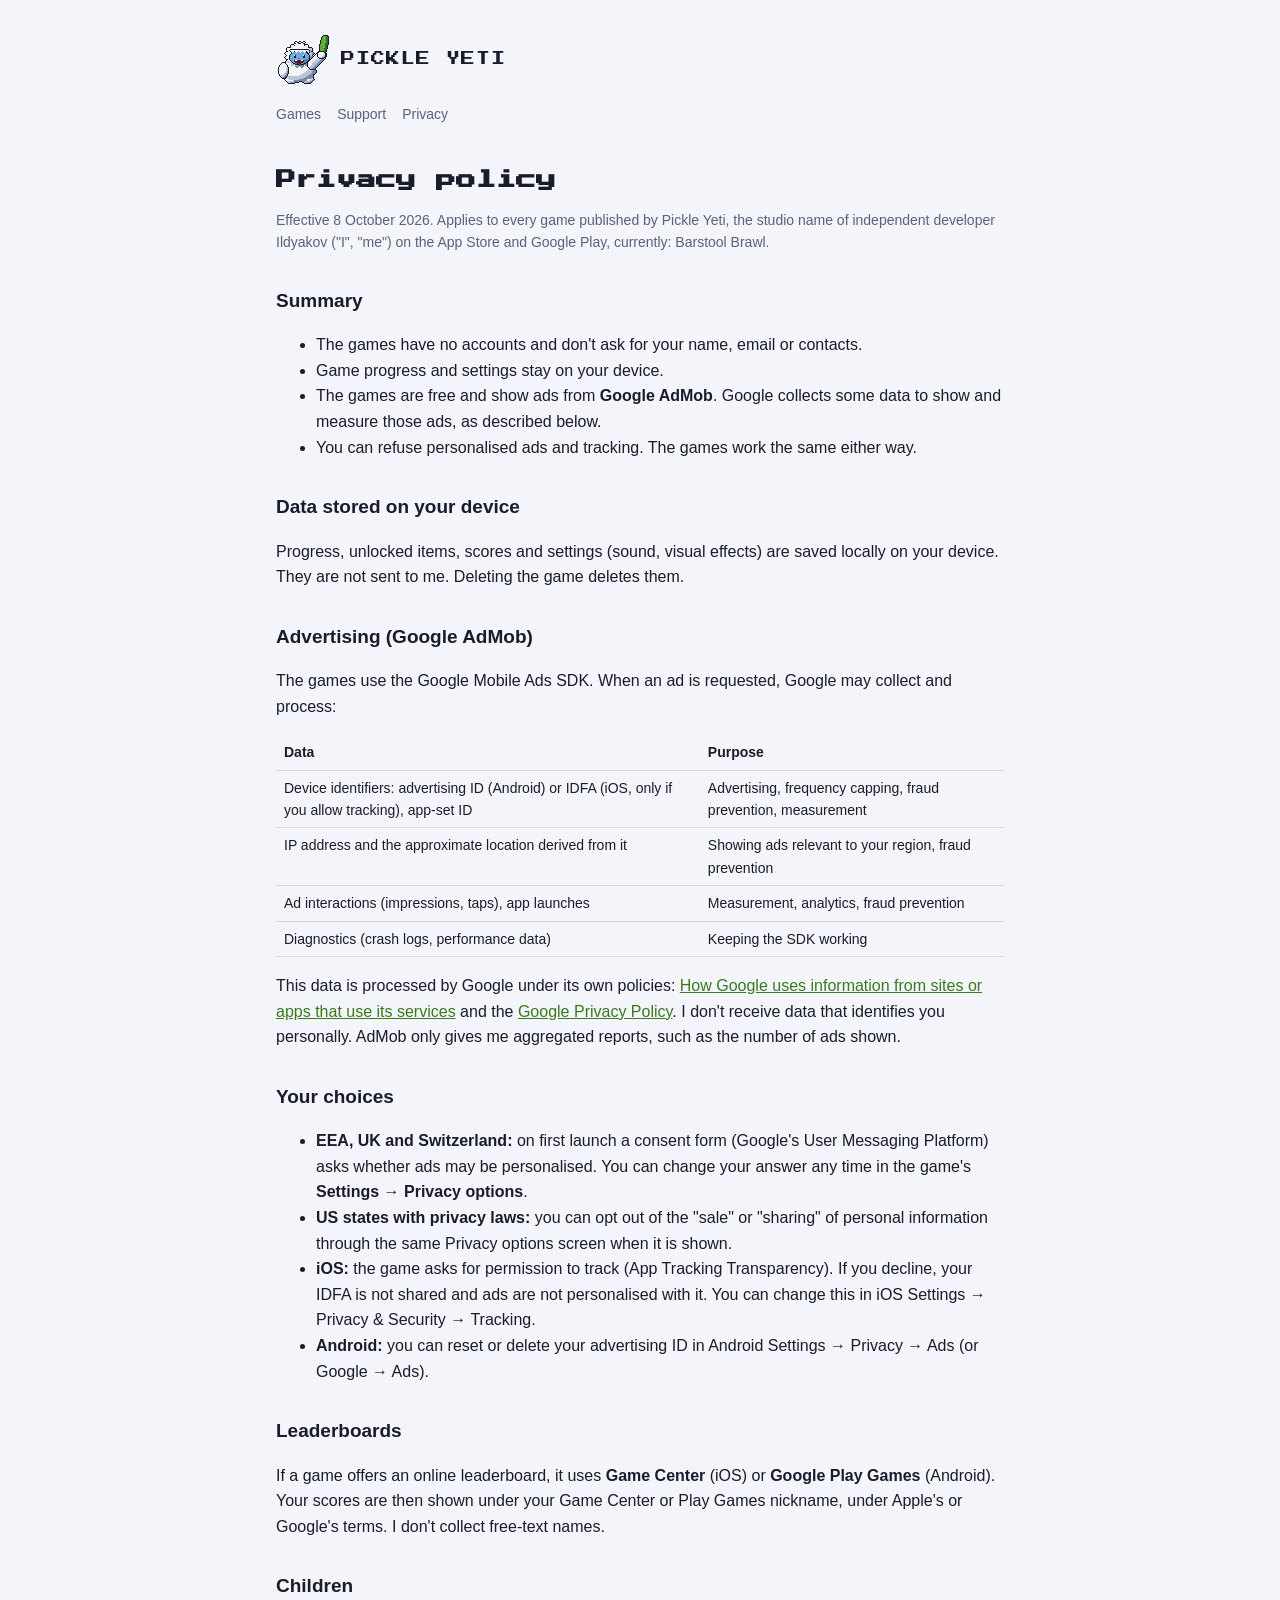
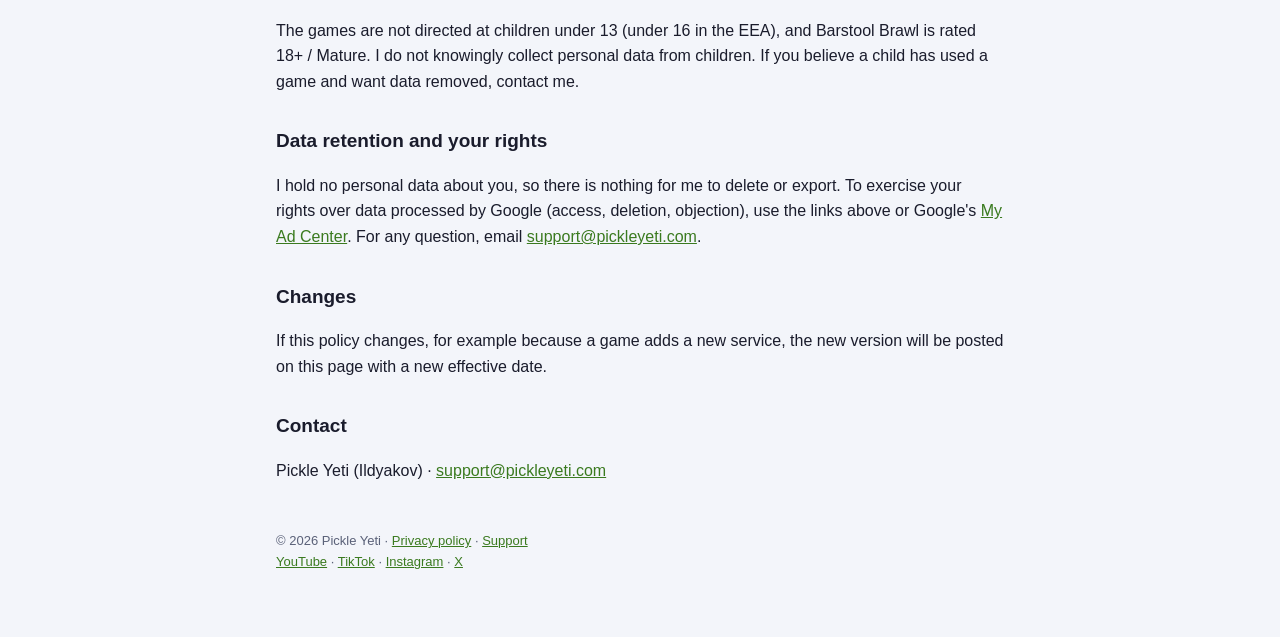
==== privacy.html @ 13c1d8b3 "Pickle Yeti studio site: games, privacy policy, support, app-ads.txt, social links" ====
<!doctype html>
<html lang="en">
<head>
<title>Privacy Policy · Pickle Yeti</title>
<meta charset="utf-8">
<meta name="viewport" content="width=device-width, initial-scale=1">
<link rel="preconnect" href="https://fonts.googleapis.com">
<link href="https://fonts.googleapis.com/css2?family=Press+Start+2P&display=swap" rel="stylesheet">
<link rel="stylesheet" href="style.css">
<link rel="icon" type="image/png" href="assets/favicon.png">
<link rel="apple-touch-icon" href="assets/apple-touch-icon.png">
</head>
<body><main>
<header><a class="logo" href="./"><img src="assets/mascot.png" width="55" height="55" alt="">PICKLE YETI</a>
<nav><a href="./">Games</a><a href="support.html">Support</a><a href="privacy.html">Privacy</a></nav></header>
<h1>Privacy policy</h1>
<p class="dim">Effective 8 October 2026. Applies to every game published by Pickle Yeti, the studio name of independent developer Ildyakov ("I", "me") on the App Store and Google Play, currently: Barstool Brawl.</p>

<h2>Summary</h2>
<ul>
  <li>The games have no accounts and don't ask for your name, email or contacts.</li>
  <li>Game progress and settings stay on your device.</li>
  <li>The games are free and show ads from <b>Google AdMob</b>. Google collects some data to show and measure those ads, as described below.</li>
  <li>You can refuse personalised ads and tracking. The games work the same either way.</li>
</ul>

<h2>Data stored on your device</h2>
<p>Progress, unlocked items, scores and settings (sound, visual effects) are saved locally on your device. They are not sent to me. Deleting the game deletes them.</p>

<h2>Advertising (Google AdMob)</h2>
<p>The games use the Google Mobile Ads SDK. When an ad is requested, Google may collect and process:</p>
<table>
  <tr><th>Data</th><th>Purpose</th></tr>
  <tr><td>Device identifiers: advertising ID (Android) or IDFA (iOS, only if you allow tracking), app-set ID</td><td>Advertising, frequency capping, fraud prevention, measurement</td></tr>
  <tr><td>IP address and the approximate location derived from it</td><td>Showing ads relevant to your region, fraud prevention</td></tr>
  <tr><td>Ad interactions (impressions, taps), app launches</td><td>Measurement, analytics, fraud prevention</td></tr>
  <tr><td>Diagnostics (crash logs, performance data)</td><td>Keeping the SDK working</td></tr>
</table>
<p>This data is processed by Google under its own policies: <a href="https://policies.google.com/technologies/partner-sites">How Google uses information from sites or apps that use its services</a> and the <a href="https://policies.google.com/privacy">Google Privacy Policy</a>. I don't receive data that identifies you personally. AdMob only gives me aggregated reports, such as the number of ads shown.</p>

<h2>Your choices</h2>
<ul>
  <li><b>EEA, UK and Switzerland:</b> on first launch a consent form (Google's User Messaging Platform) asks whether ads may be personalised. You can change your answer any time in the game's <b>Settings → Privacy options</b>.</li>
  <li><b>US states with privacy laws:</b> you can opt out of the "sale" or "sharing" of personal information through the same Privacy options screen when it is shown.</li>
  <li><b>iOS:</b> the game asks for permission to track (App Tracking Transparency). If you decline, your IDFA is not shared and ads are not personalised with it. You can change this in iOS Settings → Privacy &amp; Security → Tracking.</li>
  <li><b>Android:</b> you can reset or delete your advertising ID in Android Settings → Privacy → Ads (or Google → Ads).</li>
</ul>

<h2>Leaderboards</h2>
<p>If a game offers an online leaderboard, it uses <b>Game Center</b> (iOS) or <b>Google Play Games</b> (Android). Your scores are then shown under your Game Center or Play Games nickname, under Apple's or Google's terms. I don't collect free-text names.</p>

<h2>Children</h2>
<p>The games are not directed at children under 13 (under 16 in the EEA), and Barstool Brawl is rated 18+ / Mature. I do not knowingly collect personal data from children. If you believe a child has used a game and want data removed, contact me.</p>

<h2>Data retention and your rights</h2>
<p>I hold no personal data about you, so there is nothing for me to delete or export. To exercise your rights over data processed by Google (access, deletion, objection), use the links above or Google's <a href="https://myadcenter.google.com/">My Ad Center</a>. For any question, email <a href="mailto:support@pickleyeti.com">support@pickleyeti.com</a>.</p>

<h2>Changes</h2>
<p>If this policy changes, for example because a game adds a new service, the new version will be posted on this page with a new effective date.</p>

<h2>Contact</h2>
<p>Pickle Yeti (Ildyakov) · <a href="mailto:support@pickleyeti.com">support@pickleyeti.com</a></p>
<footer>© 2026 Pickle Yeti · <a href="privacy.html">Privacy policy</a> · <a href="support.html">Support</a><br><a href="https://www.youtube.com/@pickleyeti" rel="me">YouTube</a> · <a href="https://www.tiktok.com/@pickleyeti" rel="me">TikTok</a> · <a href="https://www.instagram.com/pickleyeti/" rel="me">Instagram</a> · <a href="https://x.com/pickleyeti" rel="me">X</a></footer>
</main></body>
</html>
---- style.css ----
:root {
  /* Pickle Yeti: logo navy #1a1c2c, pickle greens #7cc644 / #3a6b24, fur #f4f4f4 / #b8c4d8 */
  --bg: #f3f5fa; --ink: #1a1c2c; --dim: #5a6178; --accent: #3a7a1f; --panel: #ffffff; --line: #d3d9e6; --splash: #1a1c2c;
}
@media (prefers-color-scheme: dark) {
  :root { --bg: #1a1c2c; --ink: #f4f4f4; --dim: #a3abc2; --accent: #7cc644; --panel: #23263a; --line: #34384f; }
}
* { box-sizing: border-box; }
body { margin: 0; background: var(--bg); color: var(--ink); font: 16px/1.6 -apple-system, BlinkMacSystemFont, "Segoe UI", Roboto, sans-serif; }
main { max-width: 760px; margin: 0 auto; padding: 32px 16px 64px; }
header a { color: var(--ink); text-decoration: none; }
.logo { font-family: "Press Start 2P", monospace; font-size: 14px; letter-spacing: 1px; display: inline-flex; align-items: center; gap: 10px; }
.logo img, .hero { image-rendering: pixelated; }
.hero { display: block; width: 384px; max-width: 100%; height: auto; margin: 32px 0 0; background: var(--splash); }
nav { margin-top: 8px; font-size: 14px; }
nav a { color: var(--dim); margin-right: 16px; }
h1 { font-family: "Press Start 2P", monospace; font-size: 20px; line-height: 1.5; margin: 40px 0 8px; }
h2 { font-size: 19px; margin: 32px 0 8px; }
h3 { font-size: 16px; margin: 20px 0 4px; }
a { color: var(--accent); }
.dim { color: var(--dim); font-size: 14px; }
.card { background: var(--panel); border: 2px solid var(--line); padding: 16px; margin: 16px 0; }
.card h2 { margin-top: 0; font-family: "Press Start 2P", monospace; font-size: 14px; }
table { border-collapse: collapse; width: 100%; font-size: 14px; }
th, td { text-align: left; padding: 6px 8px; border-bottom: 1px solid var(--line); vertical-align: top; }
footer { margin-top: 48px; color: var(--dim); font-size: 13px; }
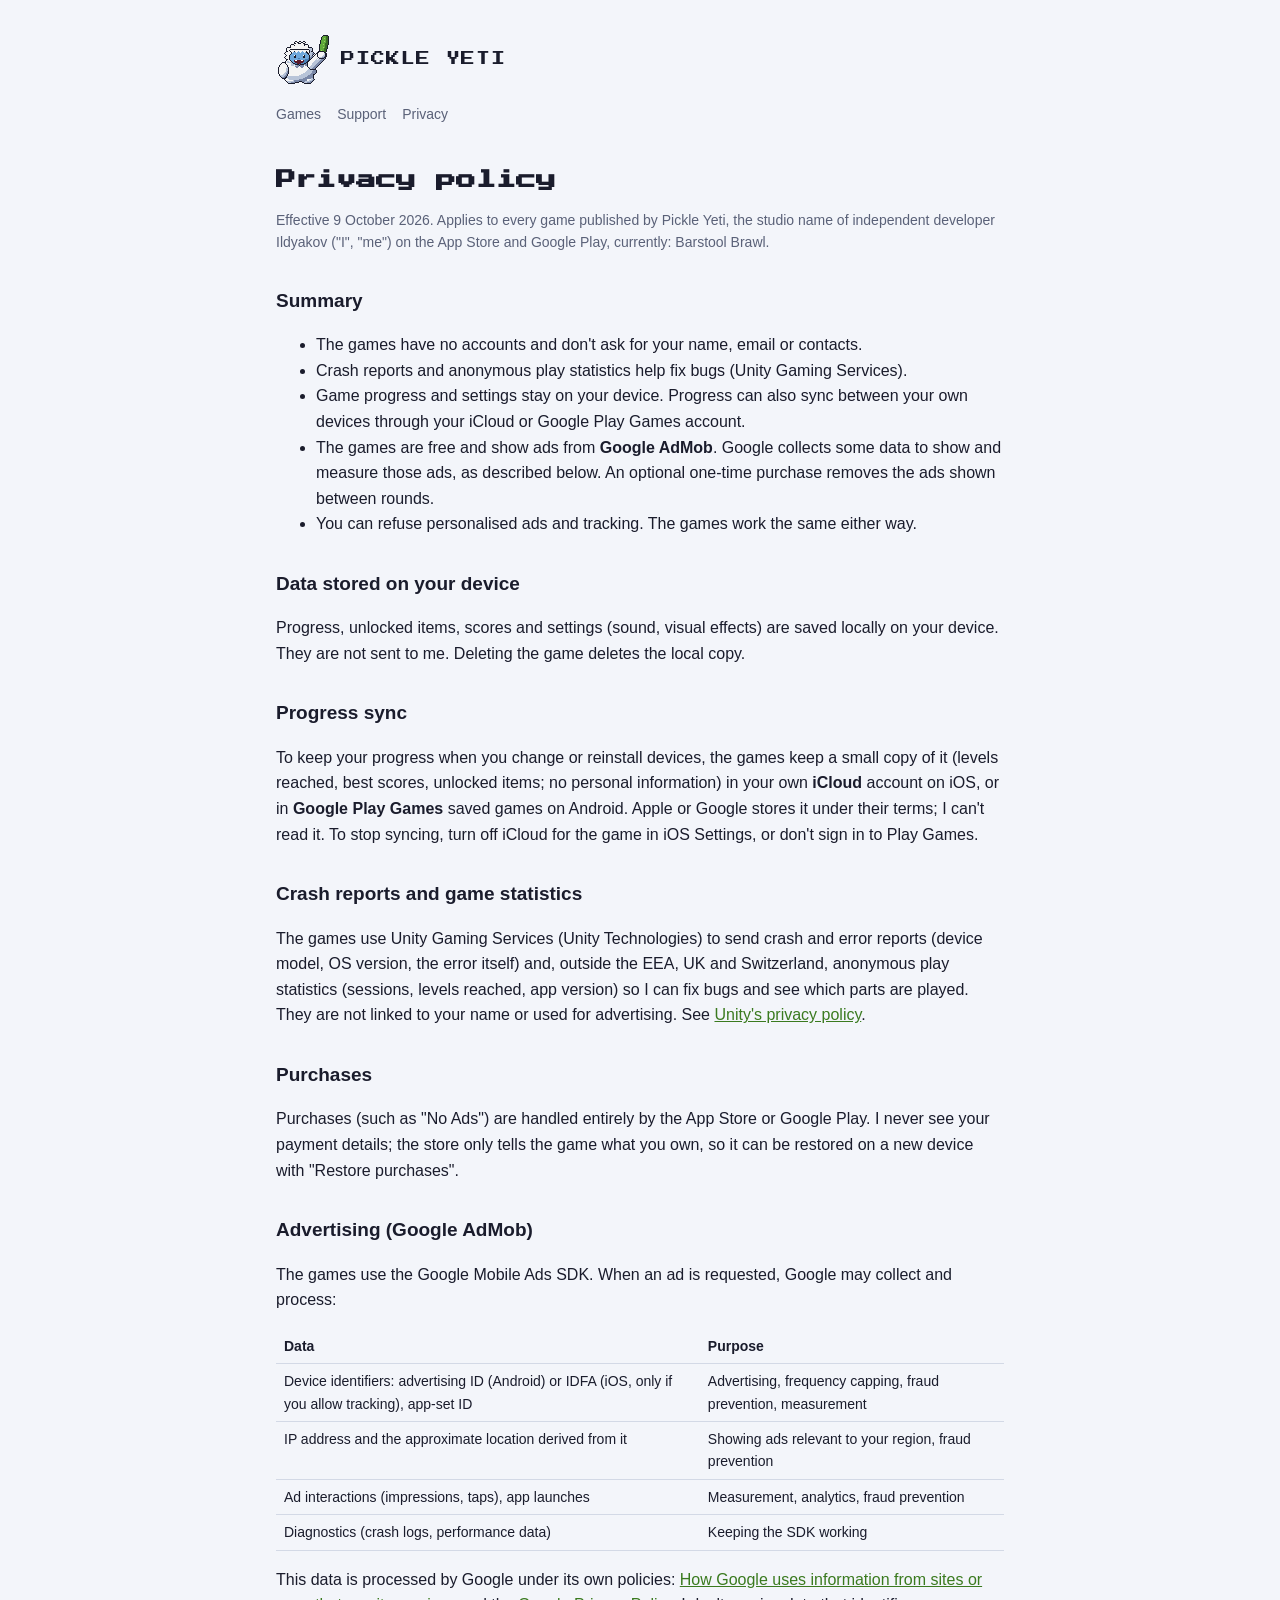
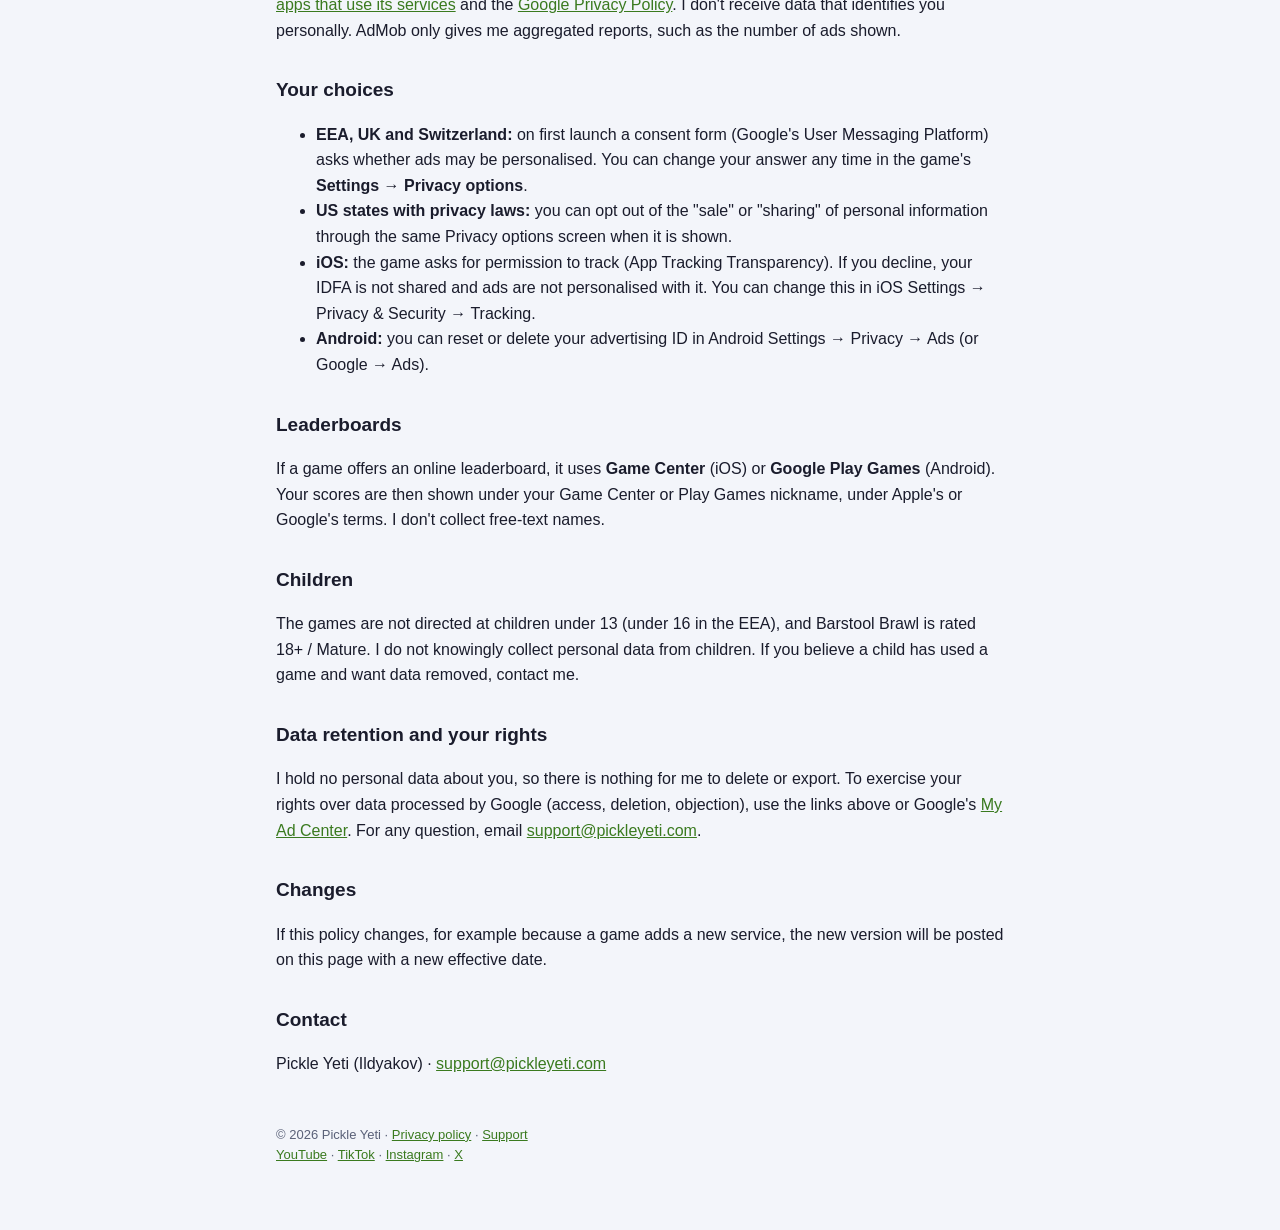
==== commit ff8cb105: "Privacy policy: progress sync, purchases, crash reports and statistics Co-Authored-By: Claude Opus 5" ====
--- a/privacy.html
+++ b/privacy.html
@@ -14,18 +14,25 @@
 <header><a class="logo" href="./"><img src="assets/mascot.png" width="55" height="55" alt="">PICKLE YETI</a>
 <nav><a href="./">Games</a><a href="support.html">Support</a><a href="privacy.html">Privacy</a></nav></header>
 <h1>Privacy policy</h1>
-<p class="dim">Effective 8 October 2026. Applies to every game published by Pickle Yeti, the studio name of independent developer Ildyakov ("I", "me") on the App Store and Google Play, currently: Barstool Brawl.</p>
+<p class="dim">Effective 9 October 2026. Applies to every game published by Pickle Yeti, the studio name of independent developer Ildyakov ("I", "me") on the App Store and Google Play, currently: Barstool Brawl.</p>
 
 <h2>Summary</h2>
 <ul>
   <li>The games have no accounts and don't ask for your name, email or contacts.</li>
-  <li>Game progress and settings stay on your device.</li>
-  <li>The games are free and show ads from <b>Google AdMob</b>. Google collects some data to show and measure those ads, as described below.</li>
+  <li>Crash reports and anonymous play statistics help fix bugs (Unity Gaming Services).</li>
+  <li>Game progress and settings stay on your device. Progress can also sync between your own devices through your iCloud or Google Play Games account.</li>
+  <li>The games are free and show ads from <b>Google AdMob</b>. Google collects some data to show and measure those ads, as described below. An optional one-time purchase removes the ads shown between rounds.</li>
   <li>You can refuse personalised ads and tracking. The games work the same either way.</li>
 </ul>
 
 <h2>Data stored on your device</h2>
-<p>Progress, unlocked items, scores and settings (sound, visual effects) are saved locally on your device. They are not sent to me. Deleting the game deletes them.</p>
+<p>Progress, unlocked items, scores and settings (sound, visual effects) are saved locally on your device. They are not sent to me. Deleting the game deletes the local copy.</p>
+<h2>Progress sync</h2>
+<p>To keep your progress when you change or reinstall devices, the games keep a small copy of it (levels reached, best scores, unlocked items; no personal information) in your own <b>iCloud</b> account on iOS, or in <b>Google Play Games</b> saved games on Android. Apple or Google stores it under their terms; I can't read it. To stop syncing, turn off iCloud for the game in iOS Settings, or don't sign in to Play Games.</p>
+<h2>Crash reports and game statistics</h2>
+<p>The games use Unity Gaming Services (Unity Technologies) to send crash and error reports (device model, OS version, the error itself) and, outside the EEA, UK and Switzerland, anonymous play statistics (sessions, levels reached, app version) so I can fix bugs and see which parts are played. They are not linked to your name or used for advertising. See <a href="https://unity.com/legal/game-player-and-app-user-privacy-policy">Unity's privacy policy</a>.</p>
+<h2>Purchases</h2>
+<p>Purchases (such as "No Ads") are handled entirely by the App Store or Google Play. I never see your payment details; the store only tells the game what you own, so it can be restored on a new device with "Restore purchases".</p>
 
 <h2>Advertising (Google AdMob)</h2>
 <p>The games use the Google Mobile Ads SDK. When an ad is requested, Google may collect and process:</p>
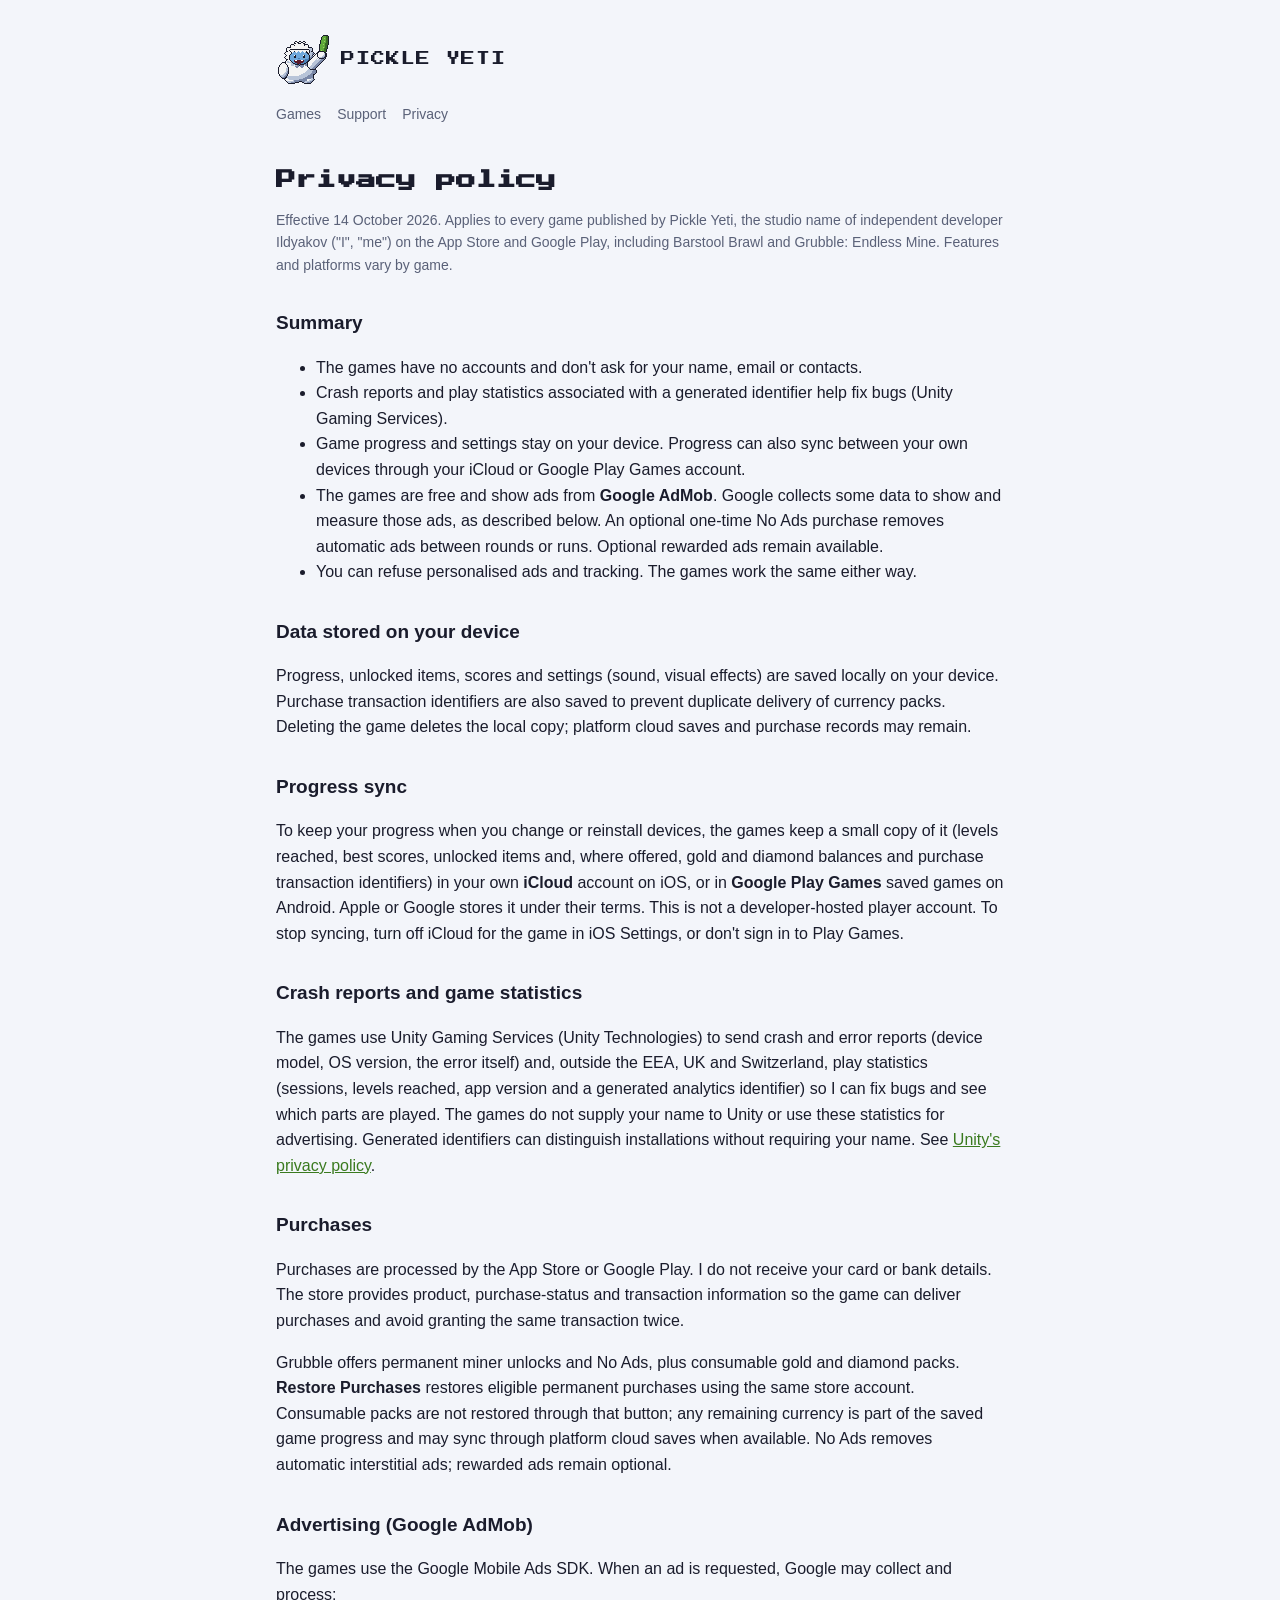
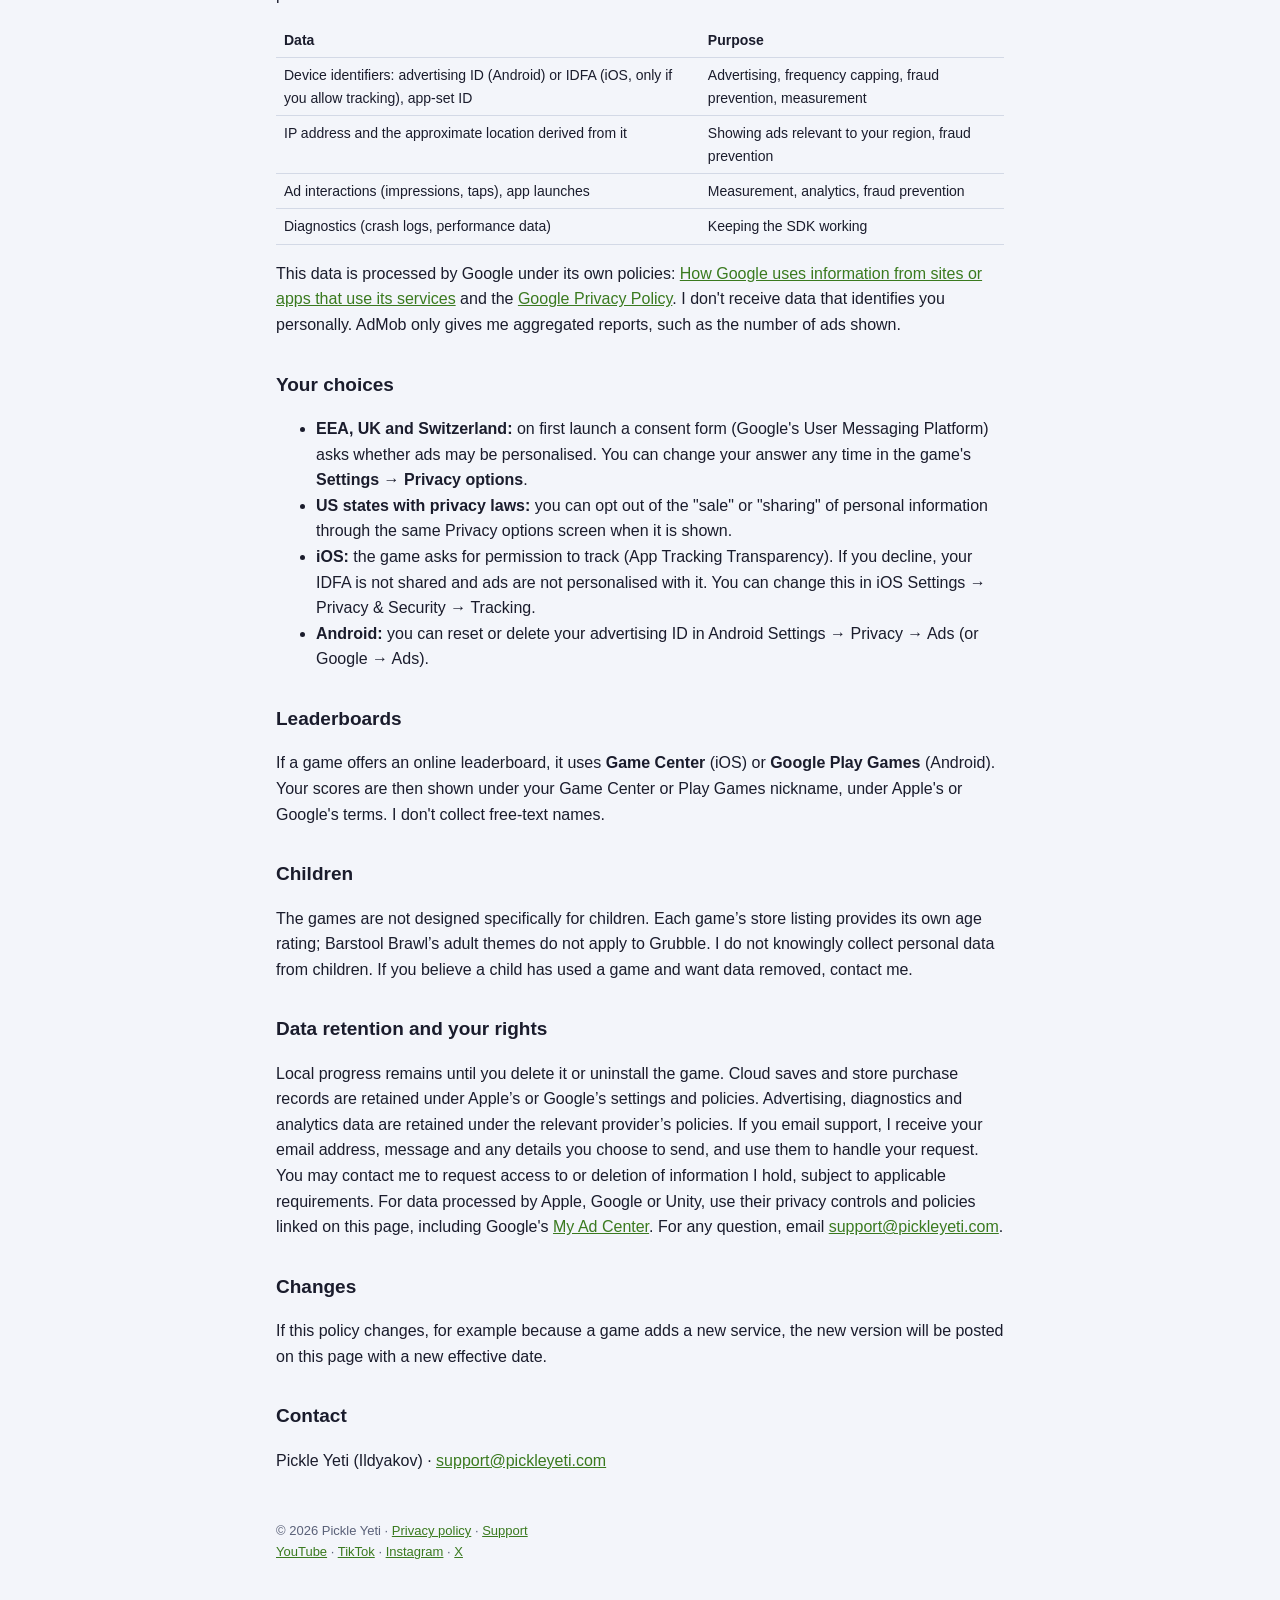
==== commit f4334d12: "Add Grubble to studio pages and clarify purchase privacy" ====
--- a/privacy.html
+++ b/privacy.html
@@ -14,25 +14,26 @@
 <header><a class="logo" href="./"><img src="assets/mascot.png" width="55" height="55" alt="">PICKLE YETI</a>
 <nav><a href="./">Games</a><a href="support.html">Support</a><a href="privacy.html">Privacy</a></nav></header>
 <h1>Privacy policy</h1>
-<p class="dim">Effective 9 October 2026. Applies to every game published by Pickle Yeti, the studio name of independent developer Ildyakov ("I", "me") on the App Store and Google Play, currently: Barstool Brawl.</p>
+<p class="dim">Effective 14 October 2026. Applies to every game published by Pickle Yeti, the studio name of independent developer Ildyakov ("I", "me") on the App Store and Google Play, including Barstool Brawl and Grubble: Endless Mine. Features and platforms vary by game.</p>
 
 <h2>Summary</h2>
 <ul>
   <li>The games have no accounts and don't ask for your name, email or contacts.</li>
-  <li>Crash reports and anonymous play statistics help fix bugs (Unity Gaming Services).</li>
+  <li>Crash reports and play statistics associated with a generated identifier help fix bugs (Unity Gaming Services).</li>
   <li>Game progress and settings stay on your device. Progress can also sync between your own devices through your iCloud or Google Play Games account.</li>
-  <li>The games are free and show ads from <b>Google AdMob</b>. Google collects some data to show and measure those ads, as described below. An optional one-time purchase removes the ads shown between rounds.</li>
+  <li>The games are free and show ads from <b>Google AdMob</b>. Google collects some data to show and measure those ads, as described below. An optional one-time No Ads purchase removes automatic ads between rounds or runs. Optional rewarded ads remain available.</li>
   <li>You can refuse personalised ads and tracking. The games work the same either way.</li>
 </ul>
 
 <h2>Data stored on your device</h2>
-<p>Progress, unlocked items, scores and settings (sound, visual effects) are saved locally on your device. They are not sent to me. Deleting the game deletes the local copy.</p>
+<p>Progress, unlocked items, scores and settings (sound, visual effects) are saved locally on your device. Purchase transaction identifiers are also saved to prevent duplicate delivery of currency packs. Deleting the game deletes the local copy; platform cloud saves and purchase records may remain.</p>
 <h2>Progress sync</h2>
-<p>To keep your progress when you change or reinstall devices, the games keep a small copy of it (levels reached, best scores, unlocked items; no personal information) in your own <b>iCloud</b> account on iOS, or in <b>Google Play Games</b> saved games on Android. Apple or Google stores it under their terms; I can't read it. To stop syncing, turn off iCloud for the game in iOS Settings, or don't sign in to Play Games.</p>
+<p>To keep your progress when you change or reinstall devices, the games keep a small copy of it (levels reached, best scores, unlocked items and, where offered, gold and diamond balances and purchase transaction identifiers) in your own <b>iCloud</b> account on iOS, or in <b>Google Play Games</b> saved games on Android. Apple or Google stores it under their terms. This is not a developer-hosted player account. To stop syncing, turn off iCloud for the game in iOS Settings, or don't sign in to Play Games.</p>
 <h2>Crash reports and game statistics</h2>
-<p>The games use Unity Gaming Services (Unity Technologies) to send crash and error reports (device model, OS version, the error itself) and, outside the EEA, UK and Switzerland, anonymous play statistics (sessions, levels reached, app version) so I can fix bugs and see which parts are played. They are not linked to your name or used for advertising. See <a href="https://unity.com/legal/game-player-and-app-user-privacy-policy">Unity's privacy policy</a>.</p>
+<p>The games use Unity Gaming Services (Unity Technologies) to send crash and error reports (device model, OS version, the error itself) and, outside the EEA, UK and Switzerland, play statistics (sessions, levels reached, app version and a generated analytics identifier) so I can fix bugs and see which parts are played. The games do not supply your name to Unity or use these statistics for advertising. Generated identifiers can distinguish installations without requiring your name. See <a href="https://unity.com/legal/game-player-and-app-user-privacy-policy">Unity's privacy policy</a>.</p>
 <h2>Purchases</h2>
-<p>Purchases (such as "No Ads") are handled entirely by the App Store or Google Play. I never see your payment details; the store only tells the game what you own, so it can be restored on a new device with "Restore purchases".</p>
+<p>Purchases are processed by the App Store or Google Play. I do not receive your card or bank details. The store provides product, purchase-status and transaction information so the game can deliver purchases and avoid granting the same transaction twice.</p>
+<p>Grubble offers permanent miner unlocks and No Ads, plus consumable gold and diamond packs. <b>Restore Purchases</b> restores eligible permanent purchases using the same store account. Consumable packs are not restored through that button; any remaining currency is part of the saved game progress and may sync through platform cloud saves when available. No Ads removes automatic interstitial ads; rewarded ads remain optional.</p>
 
 <h2>Advertising (Google AdMob)</h2>
 <p>The games use the Google Mobile Ads SDK. When an ad is requested, Google may collect and process:</p>
@@ -57,10 +58,10 @@
 <p>If a game offers an online leaderboard, it uses <b>Game Center</b> (iOS) or <b>Google Play Games</b> (Android). Your scores are then shown under your Game Center or Play Games nickname, under Apple's or Google's terms. I don't collect free-text names.</p>
 
 <h2>Children</h2>
-<p>The games are not directed at children under 13 (under 16 in the EEA), and Barstool Brawl is rated 18+ / Mature. I do not knowingly collect personal data from children. If you believe a child has used a game and want data removed, contact me.</p>
+<p>The games are not designed specifically for children. Each game’s store listing provides its own age rating; Barstool Brawl’s adult themes do not apply to Grubble. I do not knowingly collect personal data from children. If you believe a child has used a game and want data removed, contact me.</p>
 
 <h2>Data retention and your rights</h2>
-<p>I hold no personal data about you, so there is nothing for me to delete or export. To exercise your rights over data processed by Google (access, deletion, objection), use the links above or Google's <a href="https://myadcenter.google.com/">My Ad Center</a>. For any question, email <a href="mailto:support@pickleyeti.com">support@pickleyeti.com</a>.</p>
+<p>Local progress remains until you delete it or uninstall the game. Cloud saves and store purchase records are retained under Apple’s or Google’s settings and policies. Advertising, diagnostics and analytics data are retained under the relevant provider’s policies. If you email support, I receive your email address, message and any details you choose to send, and use them to handle your request. You may contact me to request access to or deletion of information I hold, subject to applicable requirements. For data processed by Apple, Google or Unity, use their privacy controls and policies linked on this page, including Google's <a href="https://myadcenter.google.com/">My Ad Center</a>. For any question, email <a href="mailto:support@pickleyeti.com">support@pickleyeti.com</a>.</p>
 
 <h2>Changes</h2>
 <p>If this policy changes, for example because a game adds a new service, the new version will be posted on this page with a new effective date.</p>
